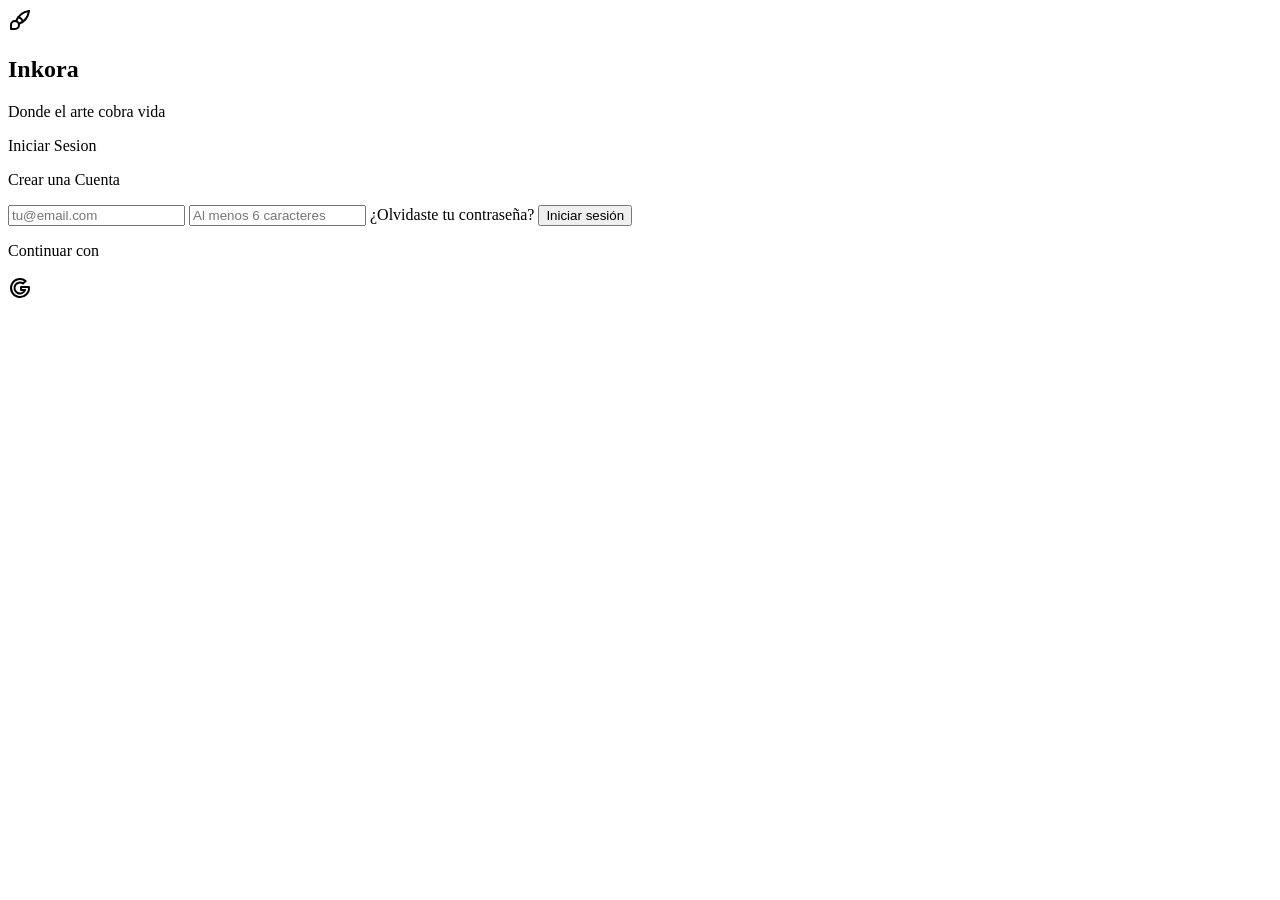
==== index.html @ e8ab439f "first commit" ====
<!DOCTYPE html>
<html lang="en">

<head>
    <meta charset="UTF-8">
    <meta name="viewport" content="width=device-width, initial-scale=1.0">
    <title>Inkora</title>


    <!-- css -->
    <link rel="stylesheet" href="./assets/css/global.css">
    <link rel="stylesheet" href="./assets/css/index.css">

    <!-- js -->
    <script src="./assets/js/global.js"></script>
    <script src="./assets/js/index.js"></script>
</head>

<body>

    <main class="container">

        <section class="card">

            <header class="card-header">
                <div class="card-logo">
                    <svg xmlns="http://www.w3.org/2000/svg" width="24" height="24" viewBox="0 0 24 24" fill="none"
                        stroke="currentColor" stroke-width="2" stroke-linecap="round" stroke-linejoin="round"
                        class="icon icon-tabler icons-tabler-outline icon-tabler-brush">
                        <path stroke="none" d="M0 0h24v24H0z" fill="none" />
                        <path d="M3 21v-4a4 4 0 1 1 4 4h-4" />
                        <path d="M21 3a16 16 0 0 0 -12.8 10.2" />
                        <path d="M21 3a16 16 0 0 1 -10.2 12.8" />
                        <path d="M10.6 9a9 9 0 0 1 4.4 4.4" />
                    </svg>

                    <h1>
                        Inkora
                    </h1>

                    <p>Donde el arte cobra vida</p>
                </div>

            </header>

            <div class="content">
                <div class="card-options">
                    <div>
                        <p>Iniciar Sesion</p>
                    </div>
                    <div>
                        <p>Crear una Cuenta</p>
                    </div>
                </div>

                <form action="explore.html" method="get">

                    <label for="email"></label>
                    <input type="email" name="email" id="email" placeholder="tu@email.com" required>

                    <label for="password"></label>
                    <input type="password" name="password" id="password" placeholder="Al menos 6 caracteres">

                    <span>¿Olvidaste tu contraseña?</span>

                    <button type="submit">Iniciar sesión</button>

                </form>

                <div class="card-continue">
                    <div></div>
                    <p>Continuar con</p>
                    <div></div>
                </div>
                <div class="card-networks">
                    <svg xmlns="http://www.w3.org/2000/svg" width="24" height="24" viewBox="0 0 24 24" fill="none"
                        stroke="currentColor" stroke-width="2" stroke-linecap="round" stroke-linejoin="round"
                        class="icon icon-tabler icons-tabler-outline icon-tabler-brand-google">
                        <path stroke="none" d="M0 0h24v24H0z" fill="none" />
                        <path
                            d="M20.945 11a9 9 0 1 1 -3.284 -5.997l-2.655 2.392a5.5 5.5 0 1 0 2.119 6.605h-4.125v-3h7.945" />
                    </svg>
                </div>
            </div>

        </section>

    </main>

</body>

</html>
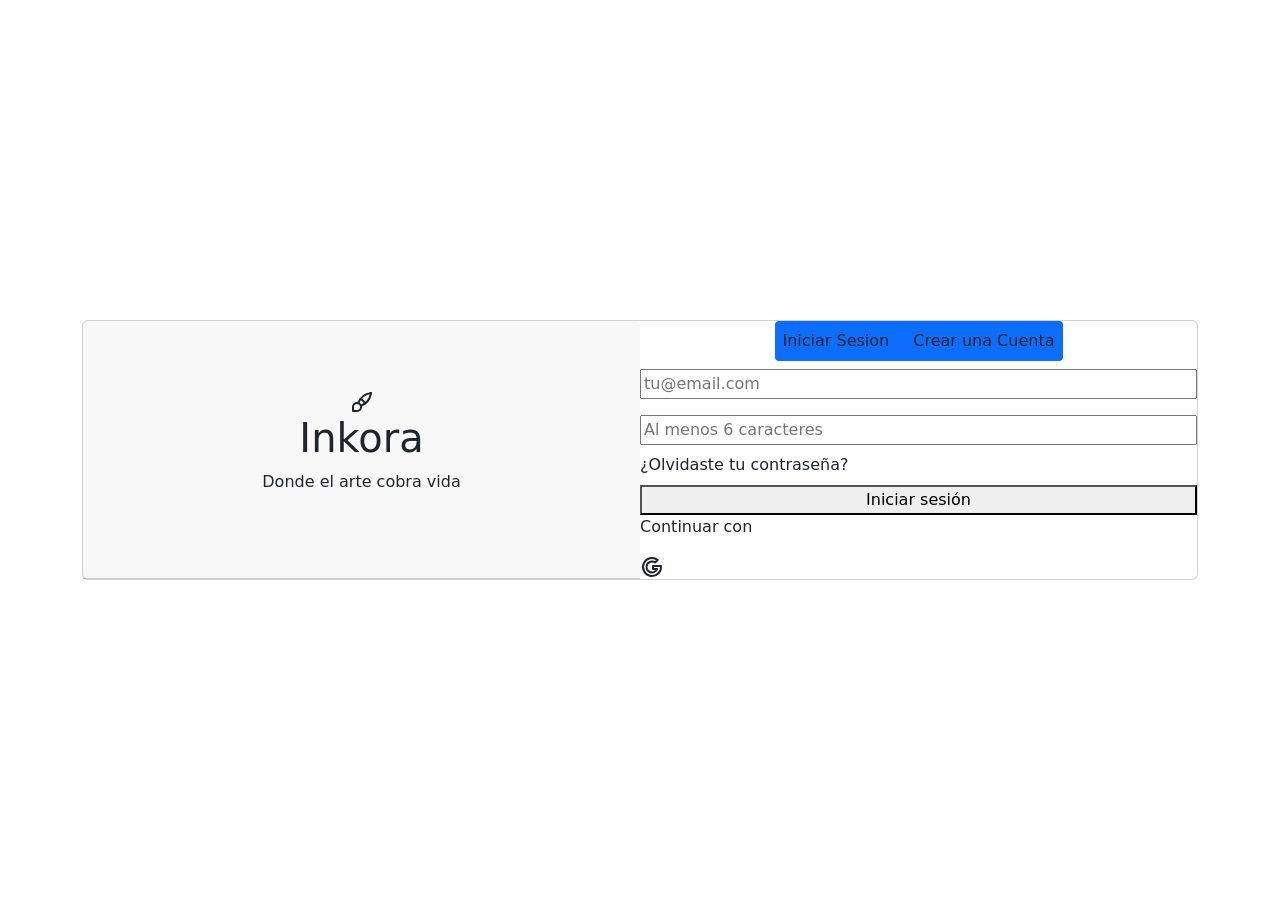
==== commit b1b3e6d5: "add some bootstrap" ====
--- a/index.html
+++ b/index.html
@@ -8,22 +8,21 @@
 
 
     <!-- css -->
+    <link href="https://cdnjs.cloudflare.com/ajax/libs/bootstrap/5.3.8/css/bootstrap.min.css" rel="stylesheet">
     <link rel="stylesheet" href="./assets/css/global.css">
     <link rel="stylesheet" href="./assets/css/index.css">
-
     <!-- js -->
-    <script src="./assets/js/global.js"></script>
-    <script src="./assets/js/index.js"></script>
+    <script defer src="./assets/js/global.js"></script>
+    <script defer src="./assets/js/index.js"></script>
 </head>
 
-<body>
+<body class="min-vh-100 d-flex justify-content-center align-items-center flex-column">
 
     <main class="container">
 
-        <section class="card">
+        <section class="card flex-grow-1 d-flex flex-column flex-md-row">
 
-            <header class="card-header">
-                <div class="card-logo">
+            <header class="card-header col-md-6 d-flex justify-content-center align-items-center flex-column">
                     <svg xmlns="http://www.w3.org/2000/svg" width="24" height="24" viewBox="0 0 24 24" fill="none"
                         stroke="currentColor" stroke-width="2" stroke-linecap="round" stroke-linejoin="round"
                         class="icon icon-tabler icons-tabler-outline icon-tabler-brush">
@@ -39,23 +38,21 @@
                     </h1>
 
                     <p>Donde el arte cobra vida</p>
-                </div>
-
             </header>
 
-            <div class="content">
-                <div class="card-options">
-                    <div>
-                        <p>Iniciar Sesion</p>
+            <div class="content col-md-6 d-flex flex-column">
+                <div class="card-options d-flex gap-2 justify-content-center bg-primary align-self-center rounded-1">
+                    <div  class="p-2">
+                        <p class="m-0">Iniciar Sesion</p>
                     </div>
-                    <div>
-                        <p>Crear una Cuenta</p>
+                    <div  class="p-2" >
+                        <p class="m-0">Crear una Cuenta</p>
                     </div>
                 </div>
 
-                <form action="explore.html" method="get">
+                <form class="d-flex flex-column gap-2" action="explore.html" method="get">
 
-                    <label for="email"></label>
+                    <label class="" for="email"></label>
                     <input type="email" name="email" id="email" placeholder="tu@email.com" required>
 
                     <label for="password"></label>
@@ -86,7 +83,9 @@
         </section>
 
     </main>
-
+    <script src="https://cdn.jsdelivr.net/npm/bootstrap@5.3.8/dist/js/bootstrap.bundle.min.js"
+        integrity="sha384-FKyoEForCGlyvwx9Hj09JcYn3nv7wiPVlz7YYwJrWVcXK/BmnVDxM+D2scQbITxI"
+        crossorigin="anonymous"></script>
 </body>
 
 </html>
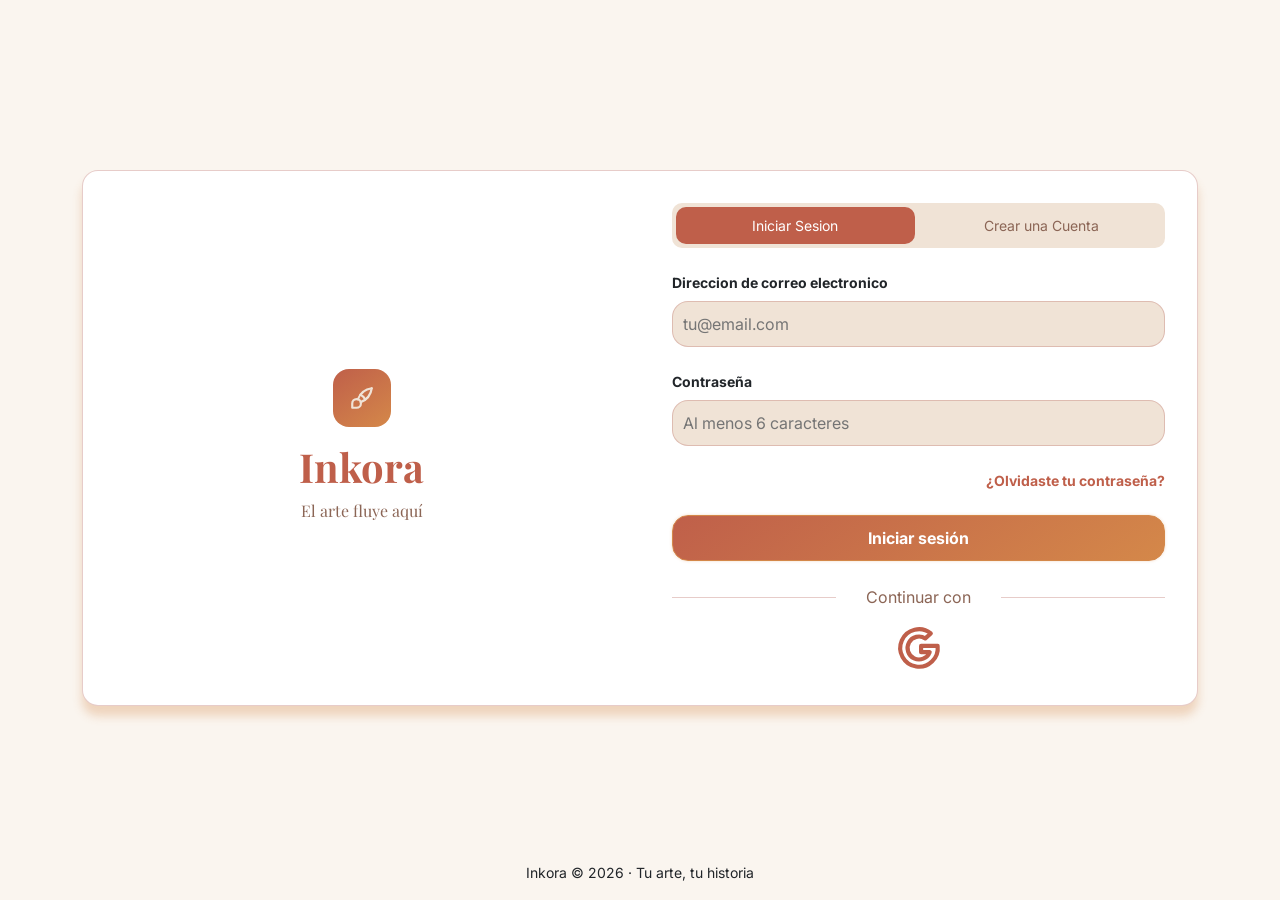
==== commit e54aa77c: "adelanto de login" ====
--- a/index.html
+++ b/index.html
@@ -16,13 +16,14 @@
     <script defer src="./assets/js/index.js"></script>
 </head>
 
-<body class="min-vh-100 d-flex justify-content-center align-items-center flex-column">
+<body class="min-vh-100 d-flex align-items-center flex-column">
 
-    <main class="container">
+    <main class="container flex-grow-1 d-flex flex-column justify-content-center">
 
-        <section class="card flex-grow-1 d-flex flex-column flex-md-row">
+        <section class="card d-flex flex-column flex-md-row">
 
-            <header class="card-header col-md-6 d-flex justify-content-center align-items-center flex-column">
+            <header class="card-hd col-md-6 d-flex justify-content-center align-items-center flex-column">
+                <div class="logo">
                     <svg xmlns="http://www.w3.org/2000/svg" width="24" height="24" viewBox="0 0 24 24" fill="none"
                         stroke="currentColor" stroke-width="2" stroke-linecap="round" stroke-linejoin="round"
                         class="icon icon-tabler icons-tabler-outline icon-tabler-brush">
@@ -32,31 +33,36 @@
                         <path d="M21 3a16 16 0 0 1 -10.2 12.8" />
                         <path d="M10.6 9a9 9 0 0 1 4.4 4.4" />
                     </svg>
+                </div>
 
-                    <h1>
-                        Inkora
-                    </h1>
+                <h1>
+                    Inkora
+                </h1>
 
-                    <p>Donde el arte cobra vida</p>
+                <span>El arte fluye aquí</span>
             </header>
 
             <div class="content col-md-6 d-flex flex-column">
-                <div class="card-options d-flex gap-2 justify-content-center bg-primary align-self-center rounded-1">
-                    <div  class="p-2">
+                <div class="card-options d-flex gap-2 justify-content-evenly p-1">
+                    <div class="  selected p-2">
                         <p class="m-0">Iniciar Sesion</p>
                     </div>
-                    <div  class="p-2" >
+                    <div class="p-2">
                         <p class="m-0">Crear una Cuenta</p>
                     </div>
                 </div>
 
-                <form class="d-flex flex-column gap-2" action="explore.html" method="get">
+                <form class="form d-flex flex-column gap-4" action="explore.html" method="get">
 
-                    <label class="" for="email"></label>
-                    <input type="email" name="email" id="email" placeholder="tu@email.com" required>
+                    <div class="labels d-flex flex-column gap-2">
+                        <label class="" for="email">Direccion de correo electronico</label>
+                        <input type="email" name="email" id="email" placeholder="tu@email.com" required>
+                    </div>
 
-                    <label for="password"></label>
-                    <input type="password" name="password" id="password" placeholder="Al menos 6 caracteres">
+                    <div class="labels d-flex flex-column gap-2">
+                        <label for="password">Contraseña</label>
+                        <input type="password" name="password" id="password" placeholder="Al menos 6 caracteres">
+                    </div>
 
                     <span>¿Olvidaste tu contraseña?</span>
 
@@ -64,13 +70,14 @@
 
                 </form>
 
-                <div class="card-continue">
+                <div class="card-continue d-flex align-items-center">
                     <div></div>
                     <p>Continuar con</p>
                     <div></div>
                 </div>
-                <div class="card-networks">
-                    <svg xmlns="http://www.w3.org/2000/svg" width="24" height="24" viewBox="0 0 24 24" fill="none"
+
+                <div class="card-networks align-self-center">
+                    <svg xmlns="http://www.w3.org/2000/svg" viewBox="0 0 24 24" fill="none"
                         stroke="currentColor" stroke-width="2" stroke-linecap="round" stroke-linejoin="round"
                         class="icon icon-tabler icons-tabler-outline icon-tabler-brand-google">
                         <path stroke="none" d="M0 0h24v24H0z" fill="none" />
@@ -83,6 +90,13 @@
         </section>
 
     </main>
+
+    <footer>
+        <small>
+            Inkora © 2026 · Tu arte, tu historia
+        </small>
+    </footer>
+
     <script src="https://cdn.jsdelivr.net/npm/bootstrap@5.3.8/dist/js/bootstrap.bundle.min.js"
         integrity="sha384-FKyoEForCGlyvwx9Hj09JcYn3nv7wiPVlz7YYwJrWVcXK/BmnVDxM+D2scQbITxI"
         crossorigin="anonymous"></script>
--- a/assets/css/global.css
+++ b/assets/css/global.css
@@ -0,0 +1,86 @@
+@import url('https://fonts.googleapis.com/css2?family=Inter:ital,opsz,wght@0,14..32,100..900;1,14..32,100..900&family=Playfair+Display:ital,wght@0,400..900;1,400..900&display=swap');
+
+css*,
+*::before,
+*::after {
+  box-sizing: border-box;
+  /* Bootstrap ya lo hace, puedes quitarlo */
+}
+
+img,
+picture,
+video,
+canvas,
+svg {
+  display: block;
+  max-width: 100%;
+  /* Esto sí es útil mantenerlo */
+}
+
+input,
+button,
+textarea,
+select {
+  font: inherit;
+  /* Bootstrap no siempre hereda fuentes en forms */
+}
+
+:root {
+  /* Light Mode */
+  --bg-color: hsl(33, 52%, 96%);
+  --card: hsl(28, 100%, 97%);
+  --terracota: hsl(11, 48%, 52%);
+  --amber: hsl(27, 62%, 56%);
+  --amber-t: hsl(27, 62%, 56%, 30%);
+  --dusty-rose: hsl(7, 39%, 62%);
+  --dusty-rose-t: hsl(7, 39%, 62%, 40%);
+  --warm-sand: hsl(31, 45%, 89%);
+  --foreground: hsl(17, 47%, 12%);
+  --muted-text: hsl(17, 24%, 44%);
+
+  /* Dark mode */
+  --bg-color-d: hsl(20, 27%, 9%);
+  --card-d: hsl(22, 29%, 11%);
+  --popover-d: hsl(22, 31%, 14%);
+  --terracota-d: hsl(11, 58%, 60%);
+  --amber-d: hsl(27, 62%, 56%);
+  --foreground-d: hsl(32, 46%, 93%);
+  --muted-text-d: hsl(20, 20%, 53%);
+
+  --fm-hd: "Playfair Display", serif;
+  --fm: "Inter", sans-serif;
+  --fs: 16px;
+  --fs-sm: 0.875rem;
+  --fs-md: 1rem;
+  --fs-lg: 1.25rem;
+  --fs-xl: 1.5rem;
+  --fs-2xl: 2rem;
+  --fs-3xl: 3rem;
+}
+
+body {
+  background-color: var(--bg-color);
+  font-family: var(--fm);
+  min-height: 100dvh;
+  font-size: var(--fs);
+  padding: 1rem;
+}
+
+h1,
+h2,
+h3,
+h4,
+h5,
+h6 {
+  font-family: var(--fm-hd);
+}
+
+p {
+  color: var(--muted-text);
+  font-family: var(--fm);
+}
+
+body.dark {
+  background-color: var(--bg-color-d);
+  color: var(--muted-text-d);
+}
--- a/assets/css/index.css
+++ b/assets/css/index.css
@@ -0,0 +1,131 @@
+.card {
+    border-radius: 1rem;
+    border: 1px solid var(--dusty-rose-t);
+    box-shadow: 0 10px 10px 0 var(--amber-t)
+}
+
+.card-hd,
+.content {
+    padding: 2rem;
+}
+
+.card-hd {
+
+    .logo {
+        background-color: lightcoral;
+        padding: 1rem;
+        border-radius: 1rem;
+        color: var(--warm-sand);
+        background: linear-gradient(145deg, var(--terracota), var(--amber));
+        margin-block: 1rem;
+
+        svg {
+            width: 26px;
+            height: 26px;
+        }
+    }
+
+    h1 {
+        color: var(--terracota);
+        font-weight: 700;
+    }
+
+    span {
+        color: var(--muted-text);
+        font-family: var(--fm-hd);
+    }
+}
+
+.card-options {
+    background-color: var(--warm-sand);
+    font-size: var(--fs-sm);
+    border-radius: 10px;
+    overflow: hidden;
+
+
+    div {
+        text-align: center;
+        width: 100%;
+
+        p {
+            color: var(--muted-text);
+        }
+    }
+
+    div.selected {
+        background-color: var(--terracota);
+        border-radius: inherit;
+
+        p {
+            color: white;
+        }
+
+    }
+}
+
+.content {
+    gap: 1.5rem;
+}
+
+.form {
+
+
+    label {
+        font-size: var(--fs-sm);
+        font-weight: bold;
+    }
+
+    input {
+        padding: 10px;
+        border-radius: 1rem;
+        background-color: var(--warm-sand);
+        border: 1px solid var(--dusty-rose-t);
+    }
+
+    span {
+        color: var(--terracota);
+        font-size: var(--fs-sm);
+        font-weight: bold;
+        align-self: flex-end;
+
+    }
+
+    button {
+        background: linear-gradient(145deg, var(--terracota), var(--amber));
+        border: none;
+        border-radius: 1rem;
+        padding: 10px;
+        color: white;
+        font-weight: bold;
+        border: 1px solid var(--amber);
+        box-shadow: 0 0 3px 0 var(--amber-t)
+    }
+}
+
+.card-continue {
+    div {
+        height: 1px;
+        background-color: var(--dusty-rose-t);
+
+    }
+
+    p {
+        margin: 0;
+        text-align: center;
+    }
+
+    & * {
+        flex: 1;
+    }
+}
+
+.card-networks {
+    margin-top: -10px;
+    cursor: pointer;
+
+    svg {
+        aspect-ratio: 1/1;
+        width: 50px;
+        color: var(--terracota);
+    }
+}
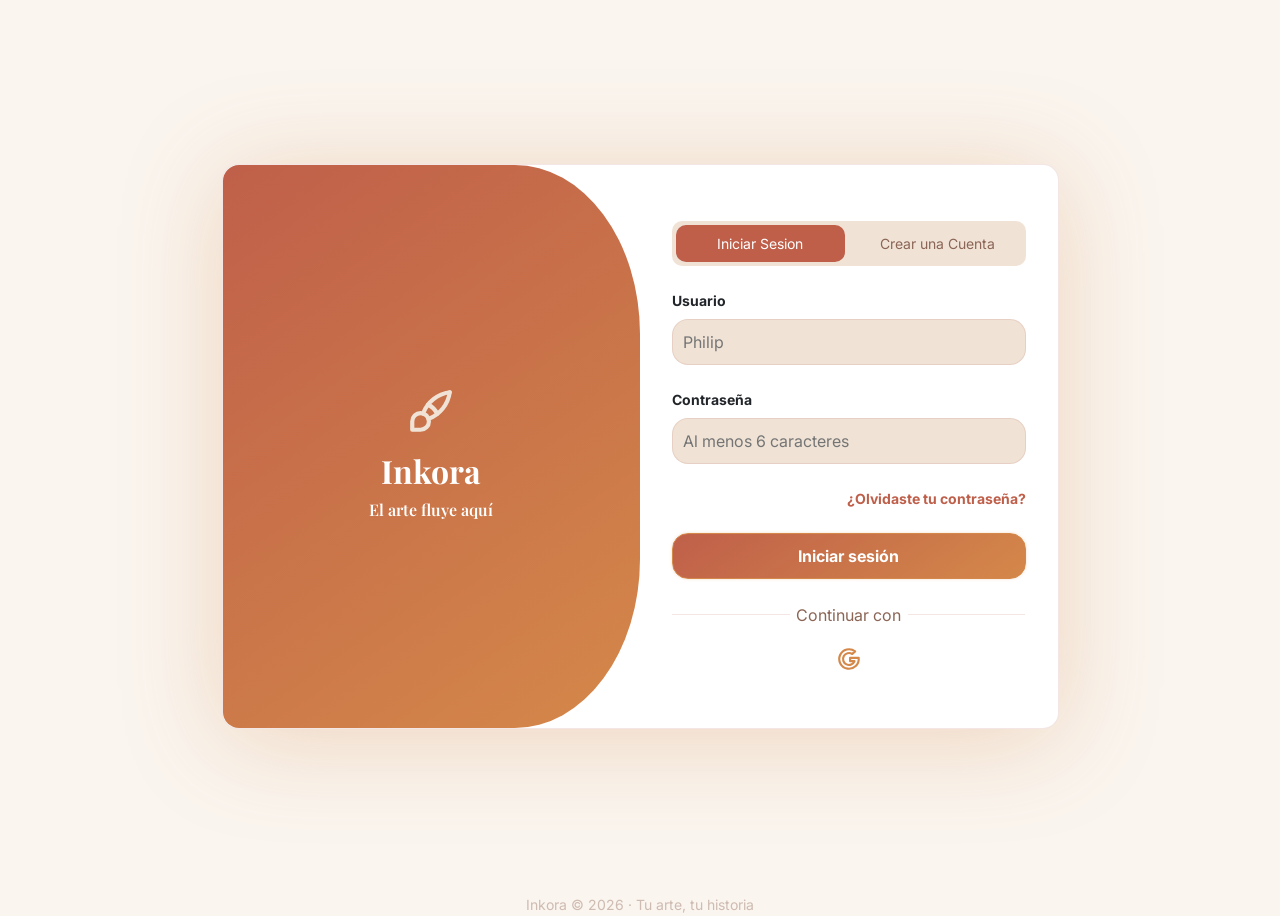
==== commit 2806d355: "Frontend de galaria de arte" ====
--- a/index.html
+++ b/index.html
@@ -18,11 +18,11 @@
 
 <body class="min-vh-100 d-flex align-items-center flex-column">
 
-    <main class="container flex-grow-1 d-flex flex-column justify-content-center">
+    <main class="container flex-grow-1 d-flex flex-column justify-content-center align-items-lg-center">
 
-        <section class="card d-flex flex-column flex-md-row">
+        <section class="card d-flex flex-column flex-lg-row col-lg-9 py-lg-4">
 
-            <header class="card-hd col-md-6 d-flex justify-content-center align-items-center flex-column">
+            <header class="card-hd col-lg-6 d-flex justify-content-center align-items-center flex-column">
                 <div class="logo">
                     <svg xmlns="http://www.w3.org/2000/svg" width="24" height="24" viewBox="0 0 24 24" fill="none"
                         stroke="currentColor" stroke-width="2" stroke-linecap="round" stroke-linejoin="round"
@@ -42,9 +42,9 @@
                 <span>El arte fluye aquí</span>
             </header>
 
-            <div class="content col-md-6 d-flex flex-column">
+            <div id="content" class="content col-lg-6 d-flex flex-column">
                 <div class="card-options d-flex gap-2 justify-content-evenly p-1">
-                    <div class="  selected p-2">
+                    <div class="selected p-2">
                         <p class="m-0">Iniciar Sesion</p>
                     </div>
                     <div class="p-2">
@@ -55,8 +55,8 @@
                 <form class="form d-flex flex-column gap-4" action="explore.html" method="get">
 
                     <div class="labels d-flex flex-column gap-2">
-                        <label class="" for="email">Direccion de correo electronico</label>
-                        <input type="email" name="email" id="email" placeholder="tu@email.com" required>
+                        <label class="" for="email">Usuario</label>
+                        <input type="text" name="text" id="usuario" placeholder="Philip" required>
                     </div>
 
                     <div class="labels d-flex flex-column gap-2">
@@ -64,9 +64,15 @@
                         <input type="password" name="password" id="password" placeholder="Al menos 6 caracteres">
                     </div>
 
+                    <div id="span-error" class="div-error">
+                        <div  class="div-error__content">
+                            <span>Error usuario o contraseña incorrectos</span>
+                        </div>
+                    </div>
+
                     <span>¿Olvidaste tu contraseña?</span>
 
-                    <button type="submit">Iniciar sesión</button>
+                    <button class="boton-formulario" id="subLogin" type="submit">Iniciar sesión</button>
 
                 </form>
 
@@ -77,13 +83,15 @@
                 </div>
 
                 <div class="card-networks align-self-center">
-                    <svg xmlns="http://www.w3.org/2000/svg" viewBox="0 0 24 24" fill="none"
-                        stroke="currentColor" stroke-width="2" stroke-linecap="round" stroke-linejoin="round"
-                        class="icon icon-tabler icons-tabler-outline icon-tabler-brand-google">
-                        <path stroke="none" d="M0 0h24v24H0z" fill="none" />
-                        <path
-                            d="M20.945 11a9 9 0 1 1 -3.284 -5.997l-2.655 2.392a5.5 5.5 0 1 0 2.119 6.605h-4.125v-3h7.945" />
-                    </svg>
+                    <div>
+                        <svg xmlns="http://www.w3.org/2000/svg" viewBox="0 0 24 24" fill="none" stroke="currentColor"
+                            stroke-width="2" stroke-linecap="round" stroke-linejoin="round"
+                            class="icon icon-tabler icons-tabler-outline icon-tabler-brand-google">
+                            <path stroke="none" d="M0 0h24v24H0z" fill="none" />
+                            <path
+                                d="M20.945 11a9 9 0 1 1 -3.284 -5.997l-2.655 2.392a5.5 5.5 0 1 0 2.119 6.605h-4.125v-3h7.945" />
+                        </svg>
+                    </div>
                 </div>
             </div>
 
--- a/assets/css/global.css
+++ b/assets/css/global.css
@@ -1,10 +1,9 @@
 @import url('https://fonts.googleapis.com/css2?family=Inter:ital,opsz,wght@0,14..32,100..900;1,14..32,100..900&family=Playfair+Display:ital,wght@0,400..900;1,400..900&display=swap');
 
-css*,
+*,
 *::before,
 *::after {
   box-sizing: border-box;
-  /* Bootstrap ya lo hace, puedes quitarlo */
 }
 
 img,
@@ -14,7 +13,6 @@
 svg {
   display: block;
   max-width: 100%;
-  /* Esto sí es útil mantenerlo */
 }
 
 input,
@@ -22,7 +20,6 @@
 textarea,
 select {
   font: inherit;
-  /* Bootstrap no siempre hereda fuentes en forms */
 }
 
 :root {
@@ -30,13 +27,17 @@
   --bg-color: hsl(33, 52%, 96%);
   --card: hsl(28, 100%, 97%);
   --terracota: hsl(11, 48%, 52%);
+  --terracota-t: hsl(11, 48%, 52%, 40%);
   --amber: hsl(27, 62%, 56%);
   --amber-t: hsl(27, 62%, 56%, 30%);
   --dusty-rose: hsl(7, 39%, 62%);
-  --dusty-rose-t: hsl(7, 39%, 62%, 40%);
+  --dusty-rose-t: hsl(7, 39%, 62%, 20%);
   --warm-sand: hsl(31, 45%, 89%);
   --foreground: hsl(17, 47%, 12%);
   --muted-text: hsl(17, 24%, 44%);
+  --muted-text-t: hsl(17, 24%, 44%, 40%);
+  --bg-error: hsl(11, 80%, 96%);
+  --bd-txt-error: hsl(11, 48%, 52%);
 
   /* Dark mode */
   --bg-color-d: hsl(20, 27%, 9%);
@@ -63,7 +64,6 @@
   font-family: var(--fm);
   min-height: 100dvh;
   font-size: var(--fs);
-  padding: 1rem;
 }
 
 h1,
@@ -80,7 +80,26 @@
   font-family: var(--fm);
 }
 
+.logo {
+  padding: 1rem;
+  border-radius: 1rem;
+  color: var(--warm-sand);
+  background: linear-gradient(145deg, var(--terracota), var(--amber));
+}
+
+svg {
+  width: 26px;
+  height: 26px;
+}
+
+
 body.dark {
   background-color: var(--bg-color-d);
   color: var(--muted-text-d);
+}
+
+footer {
+  text-align: center;
+  margin-bottom: -1rem;
+  color: var(--muted-text-t);
 }
--- a/assets/css/index.css
+++ b/assets/css/index.css
@@ -1,7 +1,8 @@
 .card {
     border-radius: 1rem;
     border: 1px solid var(--dusty-rose-t);
-    box-shadow: 0 10px 10px 0 var(--amber-t)
+    box-shadow: 0 10px 100px 0 var(--amber-t);
+    margin-inline: 1rem;
 }
 
 .card-hd,
@@ -10,29 +11,52 @@
 }
 
 .card-hd {
-
     .logo {
-        background-color: lightcoral;
         padding: 1rem;
         border-radius: 1rem;
         color: var(--warm-sand);
         background: linear-gradient(145deg, var(--terracota), var(--amber));
         margin-block: 1rem;
+    }
 
-        svg {
-            width: 26px;
-            height: 26px;
-        }
+    svg {
+        width: 26px;
+        height: 26px;
     }
 
     h1 {
         color: var(--terracota);
         font-weight: 700;
+        font-size: var(--fs-2xl)
     }
 
     span {
         color: var(--muted-text);
         font-family: var(--fm-hd);
+        font-weight: 600;
+    }
+
+    @media (width >=992px) {
+        background: linear-gradient(145deg, var(--terracota), var(--amber));
+        margin-block: -1.5rem;
+        border-radius: inherit;
+        border-top-right-radius: 30%;
+        border-bottom-right-radius: 30%;
+
+        .logo {
+            background: transparent;
+            margin-block: 0;
+        }
+
+        svg {
+            width: 50px;
+            height: 50px;
+        }
+
+        h1,
+        span {
+            color: white;
+        }
     }
 }
 
@@ -40,10 +64,12 @@
     background-color: var(--warm-sand);
     font-size: var(--fs-sm);
     border-radius: 10px;
-    overflow: hidden;
 
 
     div {
+        display: flex;
+        align-items: center;
+        justify-content: center;
         text-align: center;
         width: 100%;
 
@@ -102,7 +128,32 @@
     }
 }
 
-.card-continue {
+.div-error {
+    display: none;
+    grid-template-rows: 0fr;
+}
+
+.div-error__content {
+    overflow: hidden;
+}
+
+.div-error span {
+    display: block;
+    padding: 1rem;
+    text-align: center;
+    color: var(--bd-txt-error);
+    background-color: var(--bg-error);
+    border-radius: 1rem;
+    border: 1px solid var(--bd-txt-error);
+}
+
+/* estado activo */
+.div-error.error {
+    display: grid;
+    grid-template-rows: 1fr;
+}
+
+.card-continue { 
     div {
         height: 1px;
         background-color: var(--dusty-rose-t);
@@ -120,12 +171,12 @@
 }
 
 .card-networks {
-    margin-top: -10px;
+    margin-top: -5px;
     cursor: pointer;
 
-    svg {
+    div svg {
         aspect-ratio: 1/1;
-        width: 50px;
-        color: var(--terracota);
+        width: 40px;
+        color: var(--amber);
     }
 }
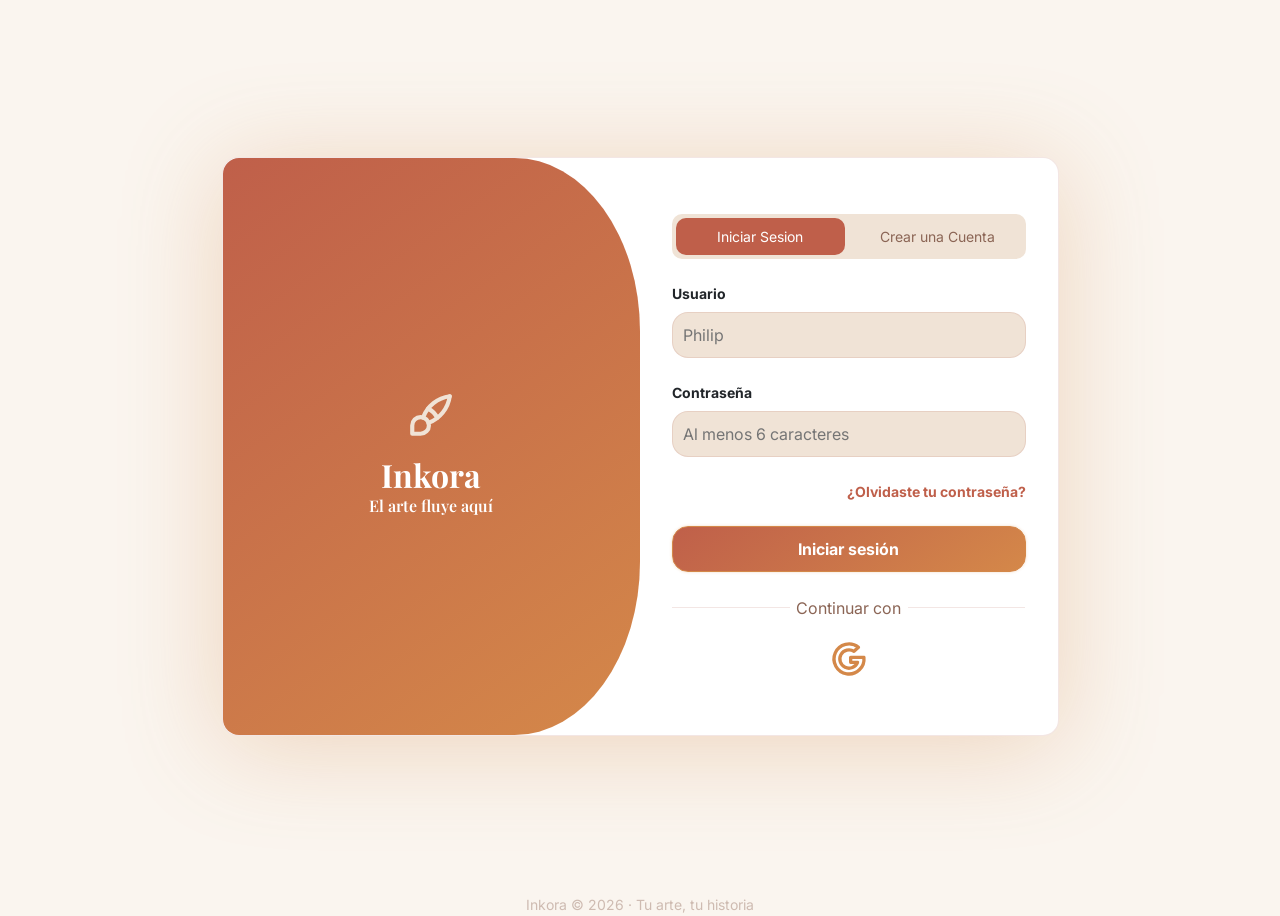
==== commit 84830563: "feat: each user has their own cover and profile picture on login" ====
--- a/index.html
+++ b/index.html
@@ -52,7 +52,7 @@
                     </div>
                 </div>
 
-                <form class="form d-flex flex-column gap-4" action="explore.html" method="get">
+                <form class="form d-flex flex-column gap-4">
 
                     <div class="labels d-flex flex-column gap-2">
                         <label class="" for="email">Usuario</label>
--- a/assets/css/global.css
+++ b/assets/css/global.css
@@ -20,6 +20,16 @@
 textarea,
 select {
   font: inherit;
+}
+
+h1,
+h2,
+h3,
+h4,
+h5,
+h6,
+p {
+  margin: 0;
 }
 
 :root {
@@ -80,18 +90,90 @@
   font-family: var(--fm);
 }
 
-.logo {
-  padding: 1rem;
+/* ===== NAVBAR ===== */
+.navbar {
+  border-bottom: 1px solid var(--warm-sand);
+  box-shadow: 0 3px 10px 0 var(--warm-sand);
+  padding-inline: 1.25rem;
+  padding-block: 0.5rem;
+}
+
+.navbar div {
+  gap: 0.875rem;
+}
+
+/* Logo */
+.logo-navbar {
+  padding: 0.7rem;
   border-radius: 1rem;
   color: var(--warm-sand);
   background: linear-gradient(145deg, var(--terracota), var(--amber));
-}
-
-svg {
-  width: 26px;
-  height: 26px;
-}
-
+
+  svg {
+    width: 30px;
+    height: 30px;
+  }
+}
+
+.inkora {
+  text-decoration: none;
+  font-size: var(--fs-xl);
+  font-family: var(--fm-hd);
+  color: var(--terracota);
+  font-weight: 700;
+}
+
+/* Nav links */
+.nav-links {
+  list-style: none;
+  padding: 0;
+  margin: 0;
+}
+
+.nav-2 li {
+  padding: 0.5rem 1.25rem;
+  border-radius: 1rem;
+
+  a {
+    text-decoration: none;
+    color: var(--muted-text);
+    font-weight: 600;
+    gap: 0.5rem;
+    cursor: pointer;
+  }
+
+  svg {
+    width: 25px;
+  }
+
+  &.active {
+    background-color: var(--warm-sand);
+
+    a {
+      color: var(--terracota);
+      font-weight: bold;
+    }
+  }
+}
+
+/* More */
+.more svg,
+.more img {
+  width: auto;
+  background-color: var(--warm-sand);
+  border-radius: 50%;
+}
+
+.more svg {
+  padding: 0.5rem;
+  height: 40px;
+  color: var(--muted-text);
+}
+
+.more img {
+  height: 35px;
+  border: 2px solid var(--terracota);
+}
 
 body.dark {
   background-color: var(--bg-color-d);
@@ -102,4 +184,173 @@
   text-align: center;
   margin-bottom: -1rem;
   color: var(--muted-text-t);
+}
+
+/* artworks */
+
+.artwork-image .art-container {
+    display: none;
+}
+
+.artwork-image .art-container.visible {
+    display: block;
+}
+
+/* Modal */
+
+.modal-content {
+  background-color: whitesmoke;
+  max-height: 80vh;
+
+}
+
+.modal-img img {
+  object-fit: cover;
+  height: 100%;
+  width: 100%;
+}
+
+.modal-container img {
+  aspect-ratio: 1/1;
+  border: 2px solid var(--dusty-rose);
+  border-radius: 100%;
+}
+
+.modal-container .modal-header {
+  display: flex;
+  align-items: center;
+  gap: 1rem;
+
+  border-bottom: 0.1px solid var(--dusty-rose-t);
+
+  img {
+    height: 38px;
+  }
+
+  h3 {
+    font-family: var(--fm);
+    gap: 1rem;
+    font-size: var(--fs-md);
+    margin-bottom: 0;
+  }
+}
+
+
+.modal-container .modal-body {
+  height: 80vh;
+  overflow-y: scroll;
+  padding: 1.5rem 1rem;
+  border-bottom: 0.1px solid var(--dusty-rose-t);
+
+
+  &::-webkit-scrollbar {
+    width: 0.5rem;
+  }
+
+  &::-webkit-scrollbar-thumb {
+    background: var(--warm-sand);
+    border-radius: 1rem;
+  }
+}
+
+.comment-featured img {
+  height: 38px;
+  align-self: flex-start;
+}
+
+
+.comment-info {
+  width: 100%;
+  display: flex;
+  flex-direction: column;
+  gap: 0.25rem;
+
+  p {
+    color: var(--foreground);
+    word-break: break-word;
+    overflow-wrap: break-word;
+    padding-right: 3rem;
+  }
+
+  span {
+    color: var(--muted-text);
+  }
+
+  h4,
+  p,
+  span {
+    font-family: var(--fm);
+    font-size: var(--fs-md);
+    margin-bottom: 0;
+  }
+
+  header {
+    display: flex;
+    justify-content: space-between;
+    align-items: center;
+  }
+
+  footer {
+    display: flex;
+    gap: 0.1rem;
+
+    button {
+      border: none;
+      margin-left: -0.5rem;
+      color: var(--terracota-t);
+      background-color: transparent;
+
+    }
+
+    svg {
+      height: 24px;
+    }
+  }
+}
+
+.m-footer {
+  padding-inline: 1rem;
+  display: flex;
+  padding-block: 0.5rem 1rem;
+}
+
+.m-footer-container {
+  flex: 1;
+
+  button {
+    border: none;
+    margin-left: -0.5rem;
+    color: var(--foreground);
+    background-color: transparent;
+
+    svg {
+      width: 30px;
+      height: 30px;
+    }
+  }
+
+  input {
+    border: none;
+    padding: 1rem;
+    background-color: transparent;
+    width: 100%;
+  }
+
+  input:focus {
+    outline: none;
+  }
+}
+
+.send-comment {
+  display: flex;
+  align-items: end;
+  outline: none;
+  border: none;
+  background: transparent;
+
+  svg {
+    width: 32px;
+    height: 32px;
+    margin-bottom: 0.7rem;
+  }
 }
